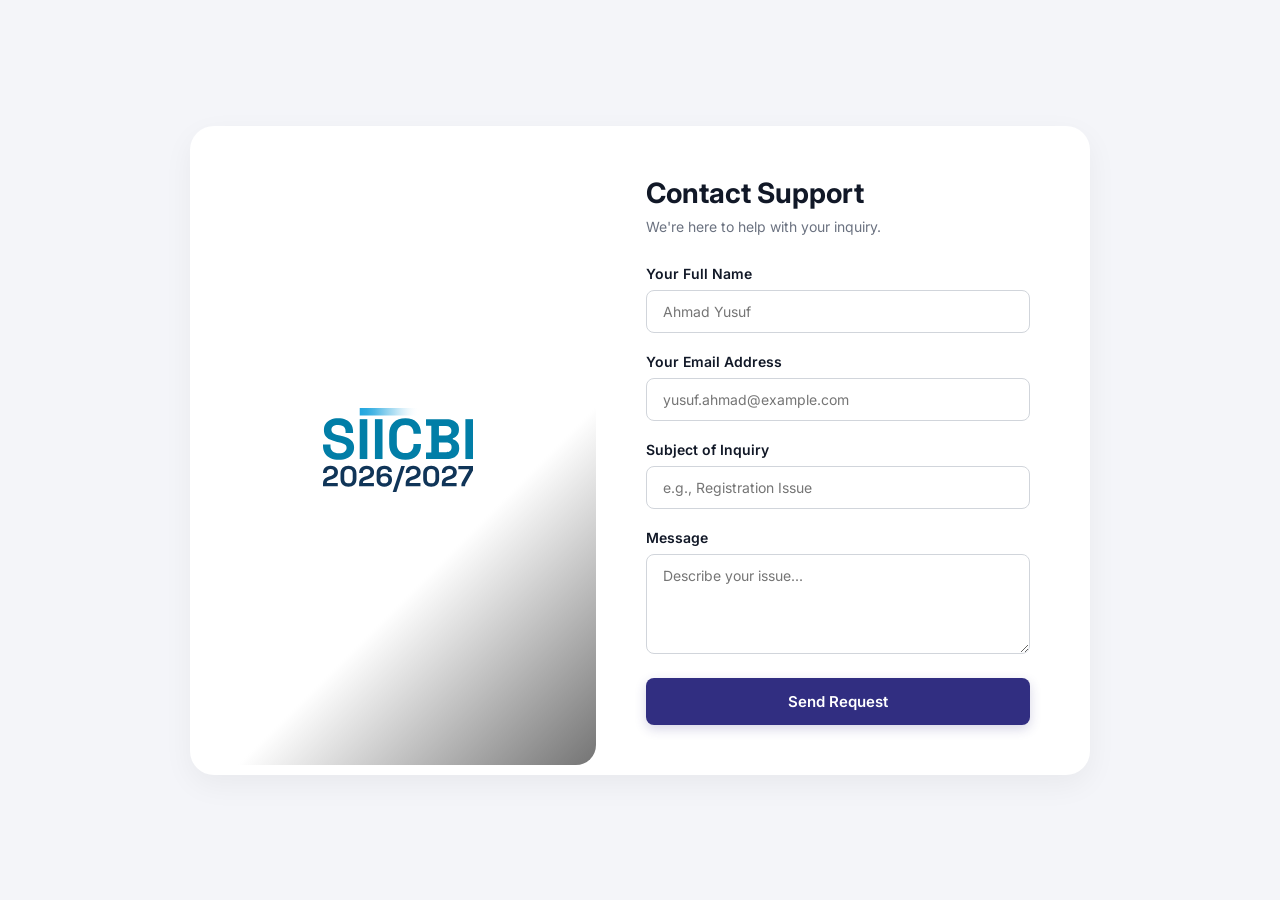
==== Support/Support.html @ bc4b8d62 "supportc" ====
<!doctype html>
<html lang="id">
  <head>
    <meta charset="UTF-8" />
    <meta name="viewport" content="width=device-width, initial-scale=1.0" />
    <title>Support - SIICBI 2026</title>
    <!-- Menggunakan font Inter dari Google Fonts agar terlihat modern -->
    <link
      href="https://fonts.googleapis.com/css2?family=Inter:wght@400;500;600;700&display=swap"
      rel="stylesheet"
    />

    <style>
      * {
        margin: 0;
        padding: 0;
        box-sizing: border-box;
        font-family: "Inter", sans-serif;
      }

      body {
        background-color: #f4f5f9; /* Warna background luar yang lembut */
        display: flex;
        justify-content: center;
        align-items: center;
        min-height: 100vh;
        padding: 20px;
      }

      .card-container {
        background-color: #ffffff;
        width: 100%;
        max-width: 900px;
        border-radius: 24px;
        box-shadow: 0 10px 30px rgba(0, 0, 0, 0.05);
        display: flex;
        flex-direction: row; /* Kiri ke kanan untuk Laptop */
        overflow: hidden;
        padding: 10px; /* Jarak antara card putih dan background gradien di dalamnya */
      }

      /* --- Sisi Kiri (Logo & Gradien) --- */
      .left-side {
        background: linear-gradient(
          135deg,
          #ffffff 0%,
          #ffffff 65%,
          #747474 100%
        );
        border-radius: 20px;
        width: 45%;
        display: flex;
        justify-content: center;
        align-items: center;
        padding: 40px;
        color: white;
        text-align: center;
      }

      .logo {
        display: flex;
        align-items: center;
        gap: 10px;
        font-size: 32px;
        font-weight: 700;
        transition: all 0.3s ease;
      }

      .logo-icon {
        font-size: 40px;
      }

      /* --- Sisi Kanan (Form) --- */
      .right-side {
        width: 55%;
        padding: 40px 50px;
        display: flex;
        flex-direction: column;
        justify-content: center;
      }

      .header h1 {
        font-size: 28px;
        color: #111827;
        margin-bottom: 8px;
      }

      .header p {
        font-size: 14px;
        color: #6b7280;
        margin-bottom: 30px;
      }

      .form-group {
        margin-bottom: 20px;
      }

      .form-group label {
        display: block;
        font-size: 14px;
        font-weight: 600;
        color: #111827;
        margin-bottom: 8px;
      }

      .form-group input,
      .form-group textarea {
        width: 100%;
        padding: 12px 16px;
        border: 1px solid #d1d5db;
        border-radius: 8px;
        font-size: 14px;
        color: #374151;
        outline: none;
        transition:
          border-color 0.3s ease,
          box-shadow 0.3s ease;
      }

      .form-group input:focus,
      .form-group textarea:focus {
        border-color: #4f46e5;
        box-shadow: 0 0 0 3px rgba(79, 70, 229, 0.1);
      }

      .form-group textarea {
        resize: vertical;
        min-height: 100px;
      }

      .btn-submit {
        width: 100%;
        background-color: #312e81; /* Warna biru gelap / ungu */
        color: #ffffff;
        padding: 14px;
        border: none;
        border-radius: 8px;
        font-size: 15px;
        font-weight: 600;
        cursor: pointer;
        transition:
          background-color 0.3s ease,
          transform 0.1s ease;
        box-shadow: 0 4px 12px rgba(49, 46, 129, 0.2);
      }

      .btn-submit:hover {
        background-color: #23215e;
      }

      .btn-submit:active {
        transform: scale(0.98);
      }

      /* --- Responsif (Ukuran Handphone) --- */
      @media screen and (max-width: 768px) {
        .card-container {
          flex-direction: column; /* Mengubah susunan menjadi atas-bawah */
          padding: 10px;
        }

        .left-side {
          width: 100%;
          padding: 30px 20px;
          border-radius: 16px;
          min-height: 150px;
        }

        .logo {
          font-size: 24px; /* Memperkecil logo di HP */
        }

        .logo-icon {
          font-size: 30px; /* Memperkecil ikon logo di HP */
        }

        .right-side {
          width: 100%;
          padding: 30px 20px;
        }

        .header h1 {
          font-size: 24px;
        }
      }
    </style>
  </head>
  <body>
    <div class="card-container">
      <!-- Sisi Kiri (Logo & Background) -->
      <div class="left-side">
        <div class="logo" style="width: 150px; height: auto">
          <img src="../img/Logo SIICBI2026.svg" alt="" />
        </div>
      </div>

      <!-- Sisi Kanan (Form) -->
      <div class="right-side">
        <div class="header">
          <h1>Contact Support</h1>
          <p>We're here to help with your inquiry.</p>
        </div>

        <form action="#" method="POST">
          <div class="form-group">
            <label for="fullname">Your Full Name</label>
            <input
              type="text"
              id="fullname"
              name="fullname"
              placeholder="Ahmad Yusuf"
              required
            />
          </div>

          <div class="form-group">
            <label for="email">Your Email Address</label>
            <input
              type="email"
              id="email"
              name="email"
              placeholder="yusuf.ahmad@example.com"
              required
            />
          </div>

          <div class="form-group">
            <label for="subject">Subject of Inquiry</label>
            <input
              type="text"
              id="subject"
              name="subject"
              placeholder="e.g., Registration Issue"
              required
            />
          </div>

          <div class="form-group">
            <label for="message">Message</label>
            <textarea
              id="message"
              name="message"
              placeholder="Describe your issue..."
              required
            ></textarea>
          </div>

          <button type="submit" class="btn-submit">Send Request</button>
        </form>
      </div>
    </div>
  </body>
</html>
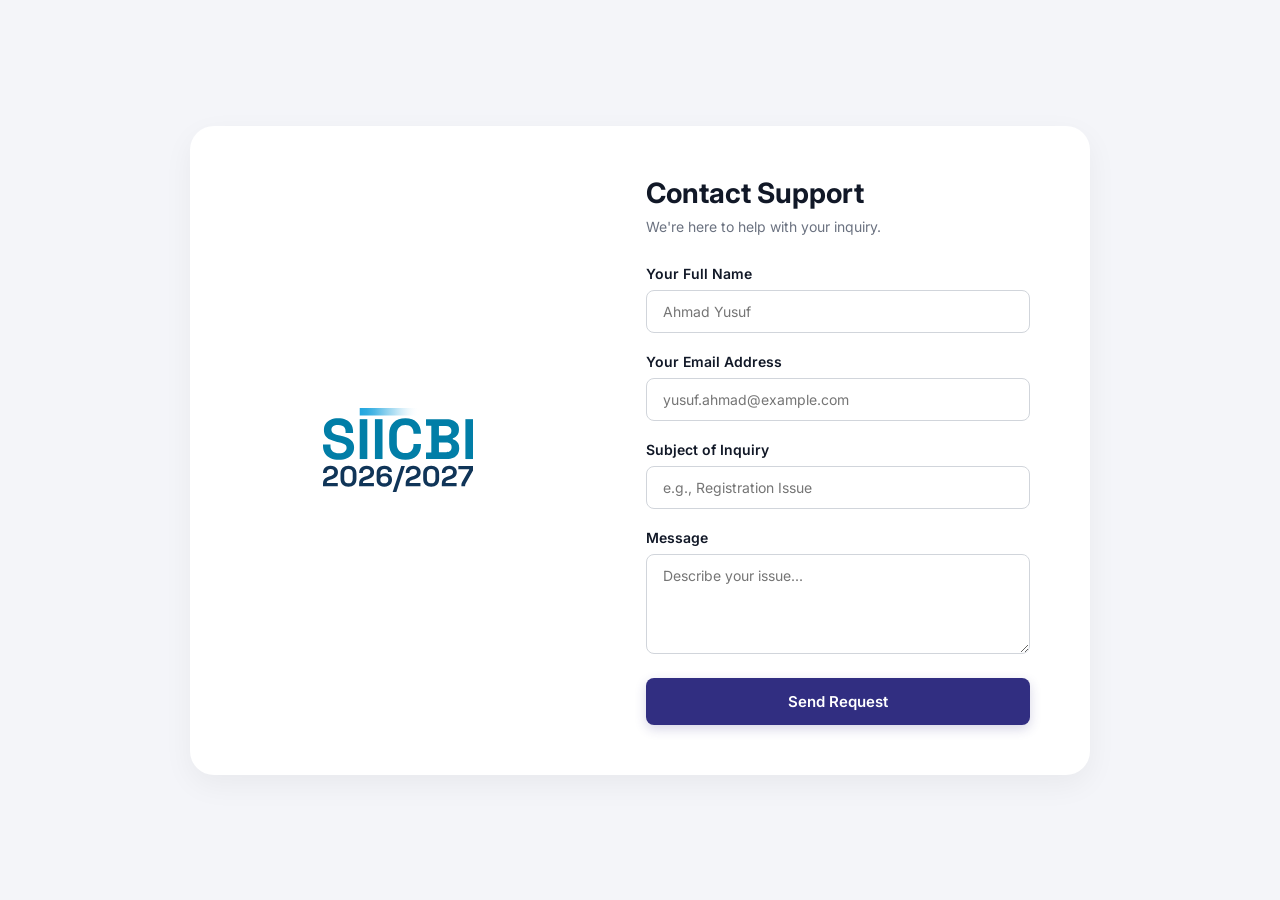
==== commit df7d0bbe: "eror padding" ====
--- a/Support/Support.html
+++ b/Support/Support.html
@@ -45,7 +45,7 @@
           135deg,
           #ffffff 0%,
           #ffffff 65%,
-          #747474 100%
+          #ffffff 100%
         );
         border-radius: 20px;
         width: 45%;
